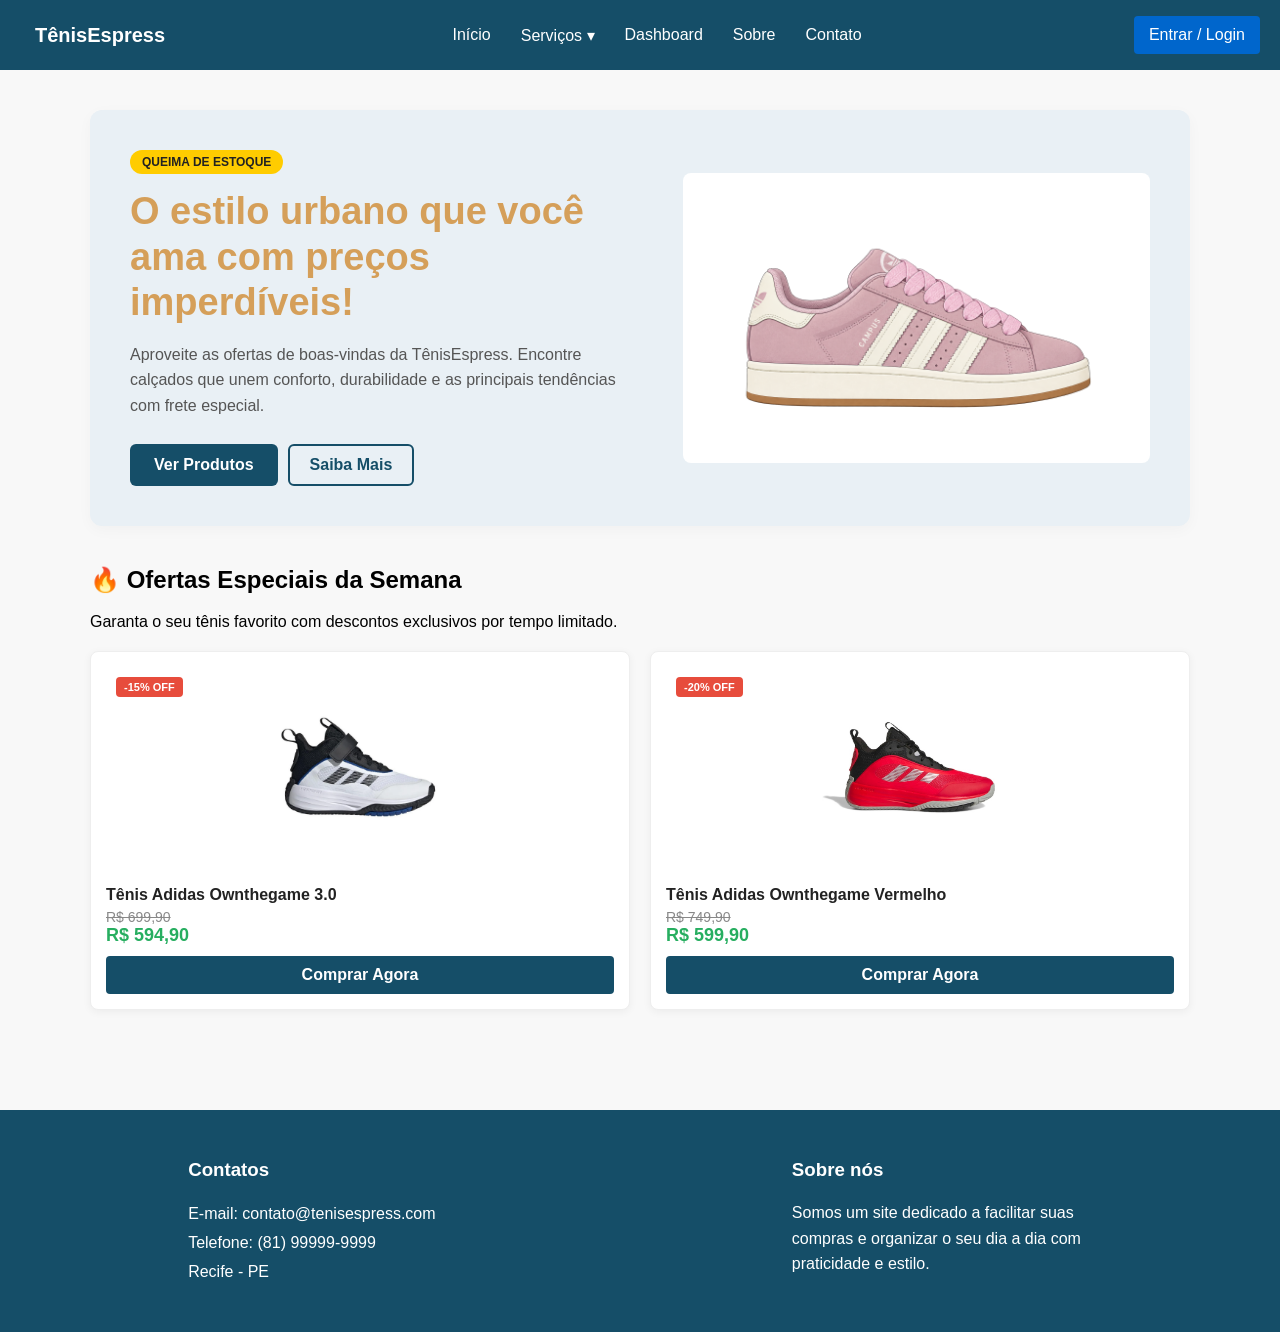
==== index.html @ d2dfe811 "Project base" ====
<!DOCTYPE html>
<html lang="pt-br">

<head>
    <meta charset="UTF-8">
    <meta name="viewport" content="width=device-width, initial-scale=1.0">
    <title>Início - TênisEspress</title>
    <link rel="stylesheet" href="css/style.css">
    <link rel="stylesheet" href="css/style_index.css">
</head>

<body>
    <nav class="menu-container">
        <div class="menu-esquerdo">
            <a href="img/Logomarca.jpg" class="logo">TênisEspress</a>
        </div>

        <ul class="menu-centro">
            <li><a href="index.html">Início</a></li>
            <li class="tem-submenu">
                <a href="produtos.html">Serviços ▾</a>
                <ul class="submenu">
                    <li><a href="produtos.html">Produtos</a></li>
                    <li><a href="carrinho.html">Carrinho</a></li>
                </ul>
            </li>
            <li><a href="dashboard.html">Dashboard</a></li>
            <li><a href="sobre.html">Sobre</a></li>
            <li><a href="contato.html">Contato</a></li>
        </ul>

        <div class="menu-direito">
            <a href="login.html" class="link-login">Entrar / Login</a>
        </div>
    </nav>

    <div class="dashboard-container">

        <div class="banner-destaque">
            <div class="sobre-texto banner-info">
                <span class="badge-estoque">Queima de Estoque</span>
                <h1>O estilo urbano que você ama com preços imperdíveis!</h1>
                <p>Aproveite as ofertas de boas-vindas da TênisEspress. Encontre calçados que unem conforto,
                    durabilidade e as principais tendências com frete especial.</p>
                <div class="banner-botoes">
                    <a href="produtos.html" class="btn-primario">Ver Produtos</a>
                    <a href="sobre.html" class="btn-secundario">Saiba Mais</a>
                </div>
            </div>

            <div class="sobre-ilustracao banner-imagem">
                <img src="img/tenis_03_campus.png" alt="Tênis em Destaque">
            </div>
        </div>

        <div class="galeria-secao">
            <div class="titulo-secao titulo-ofertas">
                <h2>🔥 Ofertas Especiais da Semana</h2>
                <p>Garanta o seu tênis favorito com descontos exclusivos por tempo limitado.</p>
            </div>

            <div class="galeria-grid">

                <figure class="card-produto-oferta">
                    <div class="card-imagem-container">
                        <span class="badge-desconto">-15% OFF</span>
                        <img src="img/tenis_01.webp" alt="Tênis Adidas Branco e Preto">
                    </div>
                    <figcaption class="card-legenda">
                        <strong>Tênis Adidas Ownthegame 3.0</strong>
                        <span class="preco-antigo">R$ 699,90</span>
                        <span class="preco-novo">R$ 594,90</span>
                        <a href="carrinho.html" class="btn-comprar-card">Comprar Agora</a>
                    </figcaption>
                </figure>

                <figure class="card-produto-oferta">
                    <div class="card-imagem-container">
                        <span class="badge-desconto">-20% OFF</span>
                        <img src="img/Tenis_02.jpg" alt="Tênis Adidas Vermelho e Preto">
                    </div>
                    <figcaption class="card-legenda">
                        <strong>Tênis Adidas Ownthegame Vermelho</strong>
                        <span class="preco-antigo">R$ 749,90</span>
                        <span class="preco-novo">R$ 599,90</span>
                        <a href="carrinho.html" class="btn-comprar-card">Comprar Agora</a>
                    </figcaption>
                </figure>

            </div>
        </div>

    </div>

    <footer>
        <div class="footer-container-dashboard">
            <div>
                <h3>Contatos</h3>
                <ul class="footer-lista-dashboard">
                    <li>E-mail: contato@tenisespress.com</li>
                    <li>Telefone: (81) 99999-9999</li>
                    <li>Recife - PE</li>
                </ul>
            </div>

            <div>
                <h3>Sobre nós</h3>
                <p class="footer-descricao-dashboard">Somos um site dedicado a facilitar suas compras e organizar o seu
                    dia a dia com praticidade e estilo.</p>
            </div>
        </div>
    </footer>
</body>

</html>
---- css/style.css ----
body {
    font-family: Arial, sans-serif;
    background-color: #f8f8f8;
    margin: 0;
    padding: 0;
    min-height: 100vh;
    display: flex;
    flex-direction: column;
    justify-content: space-between;
}

h1 {
    color: rgb(19, 48, 20);
}

.menu-container {
    display: flex;
    justify-content: space-between;
    align-items: center;
    background-color: #154e68;
    padding: 0 20px;
    height: 70px;
}

.menu-container a {
    color: #ffffff;
    text-decoration: none;
    padding: 10px 15px;
    display: block;
    transition: background 0.3s;
}

.menu-container a:hover {
    background-color: #2ba2d8;
}

.menu-centro {
    display: flex;
    list-style: none;
    margin: 0;
    padding: 0;
}

.tem-submenu {
    position: relative;
}

.submenu {
    display: none;
    position: absolute;
    top: 100%;
    left: 0;
    background-color: #2ba2d8;
    list-style: none;
    padding: 0;
    min-width: 160px;
    box-shadow: 0px 8px 16px rgba(0, 0, 0, 0.2);
}

.tem-submenu:hover .submenu {
    display: block;
}

.logo {
    font-weight: bold;
    font-size: 20px;
}

.link-login {
    background-color: #0066cc;
    border-radius: 4px;
}

.link-login:hover {
    background-color: #004d99;
}

.footer-site,
.footer-container {
    background-color: #154e68;
    color: white;
    padding: 30px 20px;
    margin-top: 60px;
    display: flex;
    justify-content: space-around;
    flex-wrap: wrap;
    gap: 20px;
}

.footer-conteudo {
    display: flex;
    justify-content: space-around;
    flex-wrap: wrap;
    gap: 20px;
    max-width: 1200px;
    margin: 0 auto;
}

.footer-coluna h3 {
    margin-bottom: 15px;
    color: white;
}

.footer-coluna ul,
.footer-lista {
    list-style: none;
    padding: 0;
    line-height: 1.8;
    margin: 0;
}

.footer-coluna p {
    max-width: 300px;
    line-height: 1.6;
    margin: 0;
}

.footer-bottom {
    background-color: #0f394d;
    color: #bbb;
    text-align: center;
    padding: 12px;
    font-size: 13px;
    width: 100%;
}
---- css/style_index.css ----
.dashboard-container {
    max-width: 1100px;
    margin: 40px auto;
    padding: 0 20px;
}

.banner-destaque {
    display: flex;
    gap: 40px;
    align-items: center;
    background-color: #e9f0f5;
    padding: 40px;
    border-radius: 12px;
    margin-bottom: 40px;
    box-shadow: 0px 4px 15px rgba(0, 0, 0, 0.03);
    flex-wrap: wrap;
}

.banner-info {
    flex: 1.2;
    min-width: 280px;
}

.badge-estoque {
    background-color: #ffcc00;
    color: #222;
    padding: 5px 12px;
    border-radius: 20px;
    font-size: 12px;
    font-weight: bold;
    text-transform: uppercase;
    display: inline-block;
    margin-bottom: 10px;
}

.banner-info h1 {
    font-size: 38px;
    color: #d59f59;
    margin-top: 5px;
    margin-bottom: 15px;
    line-height: 1.2;
}

.banner-info p {
    font-size: 16px;
    color: #555;
    line-height: 1.6;
    margin-bottom: 25px;
}

.banner-botoes {
    display: flex;
    gap: 10px;
    flex-wrap: wrap;
}

.btn-primario {
    background-color: #154e68;
    color: white;
    padding: 12px 24px;
    border-radius: 6px;
    text-decoration: none;
    font-weight: bold;
    display: inline-block;
    transition: background-color 0.2s;
}

.btn-primario:hover {
    background-color: #0f394d;
}

.btn-secundario {
    background-color: transparent;
    color: #154e68;
    border: 2px solid #154e68;
    padding: 10px 20px;
    border-radius: 6px;
    text-decoration: none;
    font-weight: bold;
    display: inline-block;
    transition: background-color 0.2s, color 0.2s;
}

.btn-secundario:hover {
    background-color: #154e68;
    color: white;
}

.banner-imagem {
    flex: 1;
    min-width: 280px;
    background-color: #fff;
    padding: 20px;
    border-radius: 8px;
    text-align: center;
    display: flex;
    align-items: center;
    justify-content: center;
}

.banner-imagem img {
    max-width: 100%;
    max-height: 250px;
    object-fit: contain;
}

.titulo-ofertas {
    margin-bottom: 20px;
}

.galeria-grid {
    display: grid;
    grid-template-columns: repeat(auto-fit, minmax(280px, 1fr));
    gap: 20px;
}

.card-produto-oferta {
    background: #fff;
    padding: 15px;
    border-radius: 8px;
    box-shadow: 0 2px 8px rgba(0, 0, 0, 0.05);
    margin: 0;
    text-align: center;
    border: 1px solid #eee;
}

.card-imagem-container {
    position: relative;
}

.badge-desconto {
    position: absolute;
    top: 10px;
    left: 10px;
    background: #e74c3c;
    color: #fff;
    padding: 4px 8px;
    font-size: 11px;
    border-radius: 4px;
    font-weight: bold;
}

.card-imagem-container img {
    width: 100%;
    height: 200px;
    object-fit: contain;
}

.card-legenda {
    margin-top: 15px;
    text-align: left;
}

.card-legenda strong {
    display: block;
    font-size: 16px;
    color: #222;
    margin-bottom: 5px;
}

.preco-antigo {
    text-decoration: line-through;
    color: #888;
    font-size: 14px;
    display: block;
}

.preco-novo {
    color: #27ae60;
    font-size: 18px;
    font-weight: bold;
    display: block;
    margin-bottom: 10px;
}

.btn-comprar-card {
    display: block;
    text-align: center;
    background: #154e68;
    color: #fff;
    padding: 10px;
    border-radius: 4px;
    text-decoration: none;
    font-weight: bold;
    transition: background-color 0.2s;
}

.btn-comprar-card:hover {
    background: #0f394d;
}

/* Rodapé Específico da Dashboard */
.footer-container-dashboard {
    background-color: #154e68;
    color: white;
    padding: 30px 20px;
    margin-top: 60px;
    display: flex;
    justify-content: space-around;
    flex-wrap: wrap;
    gap: 20px;
}

.footer-lista-dashboard {
    list-style: none;
    padding: 0;
    line-height: 1.8;
}

.footer-descricao-dashboard {
    max-width: 300px;
    line-height: 1.6;
    margin: 0;
}
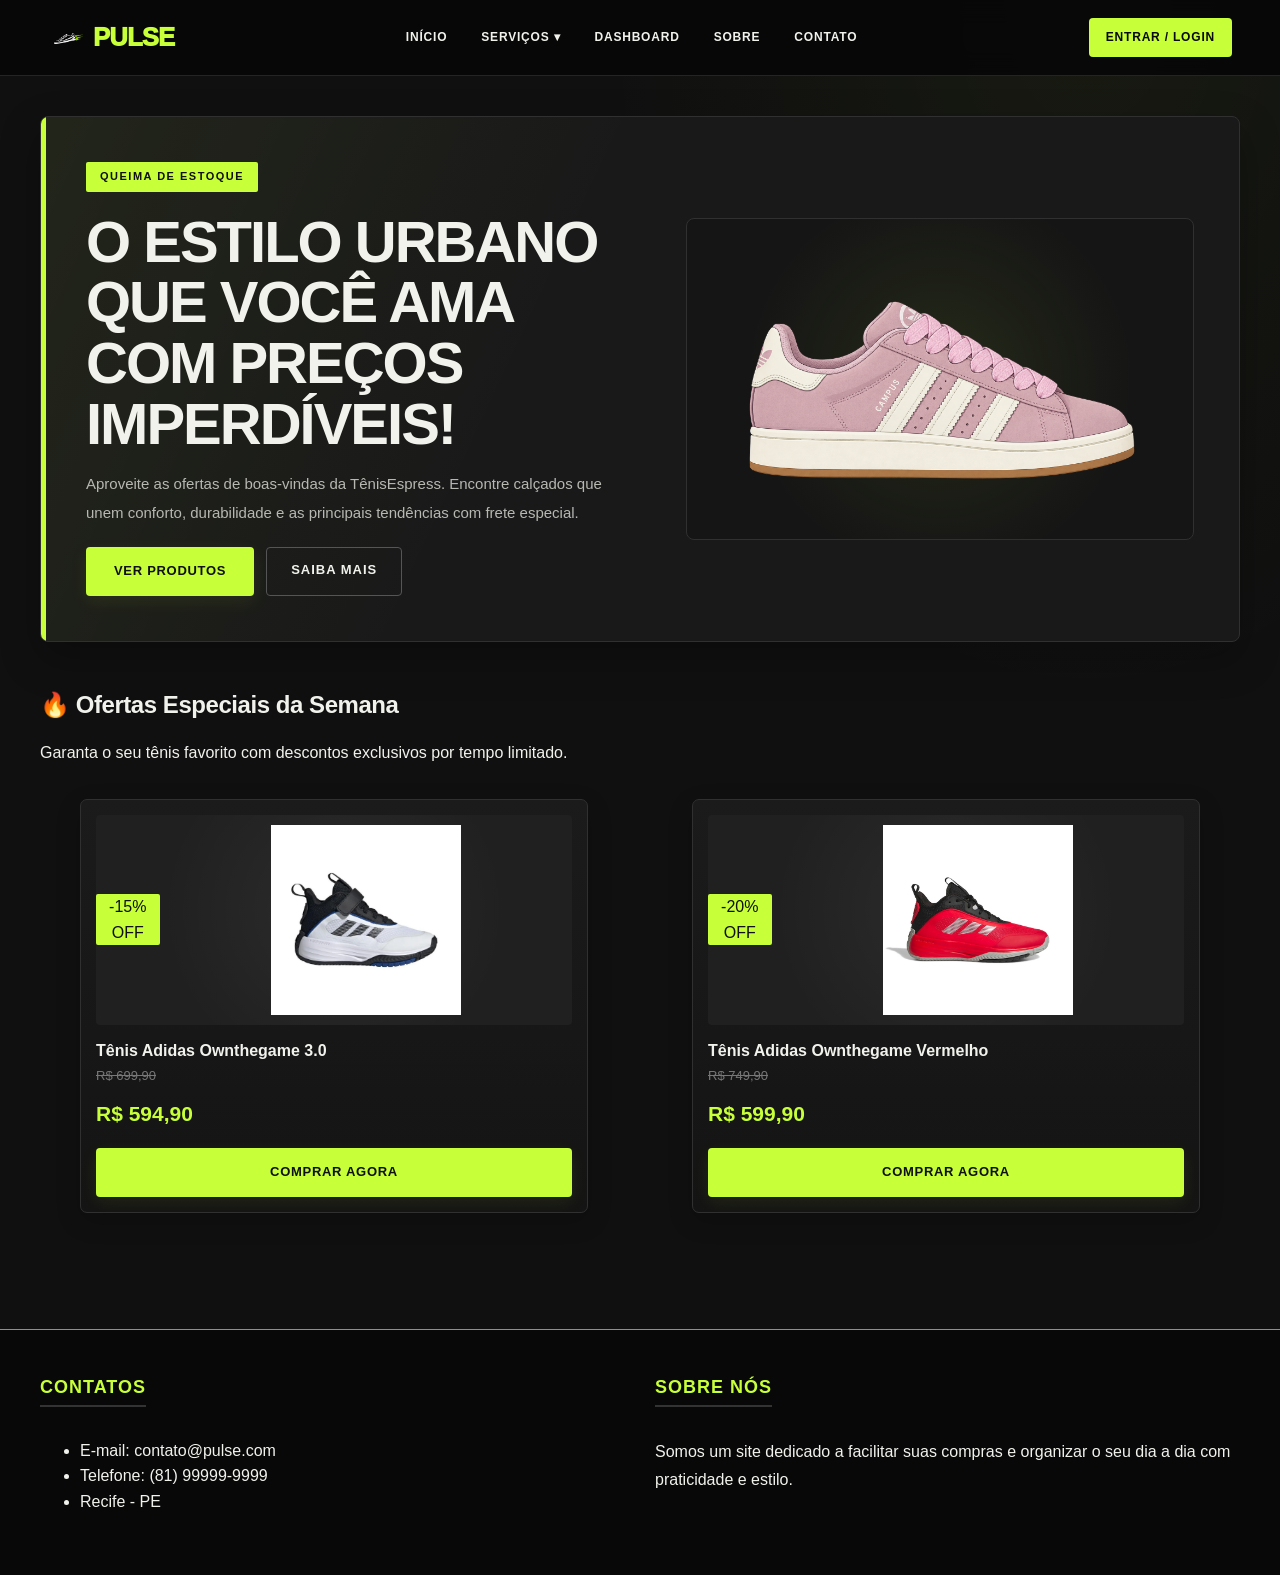
==== commit 9224cbb3: "Correção no arquivo CSS, acrescimo de sistema login e prototipo de js" ====
--- a/index.html
+++ b/index.html
@@ -4,15 +4,18 @@
 <head>
     <meta charset="UTF-8">
     <meta name="viewport" content="width=device-width, initial-scale=1.0">
-    <title>Início - TênisEspress</title>
+    <title>Início - Pulse</title>
     <link rel="stylesheet" href="css/style.css">
-    <link rel="stylesheet" href="css/style_index.css">
+    <script src="js/script.js" defer></script>
+    <script src="js/produtos.js" defer></script>
+    <script src="js/carrinho.js" defer></script>
 </head>
 
 <body>
     <nav class="menu-container">
-        <div class="menu-esquerdo">
-            <a href="img/Logomarca.jpg" class="logo">TênisEspress</a>
+        <div class="logo">
+            <img src="img/logopulse.png" PULSE">
+            <span>PULSE</span>
         </div>
 
         <ul class="menu-centro">
@@ -92,21 +95,21 @@
 
     </div>
 
-    <footer>
-        <div class="footer-container-dashboard">
-            <div>
+    <footer class="footer-site">
+        <div class="footer-conteudo">
+            <div class="footer-coluna">
                 <h3>Contatos</h3>
-                <ul class="footer-lista-dashboard">
-                    <li>E-mail: contato@tenisespress.com</li>
+                <ul>
+                    <li>E-mail: contato@pulse.com</li>
                     <li>Telefone: (81) 99999-9999</li>
                     <li>Recife - PE</li>
                 </ul>
             </div>
 
-            <div>
+            <div class="footer-coluna">
                 <h3>Sobre nós</h3>
-                <p class="footer-descricao-dashboard">Somos um site dedicado a facilitar suas compras e organizar o seu
-                    dia a dia com praticidade e estilo.</p>
+                <p>Somos um site dedicado a facilitar suas compras e organizar o seu dia a dia com praticidade e estilo.
+                </p>
             </div>
         </div>
     </footer>
--- a/css/style.css
+++ b/css/style.css
@@ -1,23 +1,55 @@
+:root {
+    /* Cores Globais / Identidade Visual */
+    --cor-fundo: #101010;
+    --cor-superficie: #191919;
+    --cor-superficie-hover: #242424;
+    --cor-primaria: #101010;
+    --cor-primaria-hover: #080808;
+    --cor-destaque: #C7FF39;
+    --cor-neon: #C7FF39;
+    --cor-neon-hover: #B2E52D;
+    --cor-branco: #F2F2ED;
+    --cor-cinza: #A0A0A0;
+    --cor-cinza-claro: #A0A0A0;
+    --cor-borda: #303030;
+    --cor-texto: #F2F2ED;
+    --cor-sucesso: #C7FF39;
+    --cor-alerta: #856404;
+    --cor-erro: #d32f2f;
+    --fonte-principal: 'Inter', 'Arial', sans-serif;
+}
+
+/* --- RESET & BASE --- */
+* {
+    box-sizing: border-box;
+}
+
 body {
-    font-family: Arial, sans-serif;
-    background-color: #f8f8f8;
+    font-family: var(--fonte-principal);
+    background-color: var(--cor-fundo);
+    color: var(--cor-texto);
     margin: 0;
     padding: 0;
     min-height: 100vh;
     display: flex;
     flex-direction: column;
     justify-content: space-between;
-}
-
-h1 {
-    color: rgb(19, 48, 20);
-}
-
+    line-height: 1.6;
+}
+
+h1,
+h2,
+h3,
+h4 {
+    margin-top: 0;
+}
+
+/* --- NAVEGAÇÃO / MENU --- */
 .menu-container {
     display: flex;
     justify-content: space-between;
     align-items: center;
-    background-color: #154e68;
+    background-color: var(--cor-primaria);
     padding: 0 20px;
     height: 70px;
 }
@@ -27,11 +59,11 @@
     text-decoration: none;
     padding: 10px 15px;
     display: block;
-    transition: background 0.3s;
+    transition: background-color 0.3s;
 }
 
 .menu-container a:hover {
-    background-color: #2ba2d8;
+    background-color: var(--cor-destaque);
 }
 
 .menu-centro {
@@ -50,11 +82,12 @@
     position: absolute;
     top: 100%;
     left: 0;
-    background-color: #2ba2d8;
+    background-color: var(--cor-destaque);
     list-style: none;
     padding: 0;
     min-width: 160px;
     box-shadow: 0px 8px 16px rgba(0, 0, 0, 0.2);
+    z-index: 100;
 }
 
 .tem-submenu:hover .submenu {
@@ -62,8 +95,23 @@
 }
 
 .logo {
-    font-weight: bold;
-    font-size: 20px;
+    display: flex;
+    align-items: center;
+    gap: 8px;
+    text-decoration: none;
+}
+
+.logo img {
+    width: 38px;
+    height: 38px;
+    object-fit: contain;
+}
+
+.logo span {
+    font-size: 28px;
+    font-weight: 900;
+    color: #C7FF39;
+    letter-spacing: 1px;
 }
 
 .link-login {
@@ -75,51 +123,1267 @@
     background-color: #004d99;
 }
 
+/* --- LAYOUTS ESPECÍFICOS DE PÁGINAS --- */
+/* 1. Dashboard / Home Streetwear */
+.dashboard-container {
+    max-width: 1200px;
+    margin: 40px auto;
+    padding: 0 20px;
+    color: var(--cor-branco);
+    width: 100%;
+}
+
+.banner-destaque {
+    display: flex;
+    gap: 40px;
+    align-items: center;
+    background-color: #191919;
+    padding: 45px;
+    border-radius: 4px;
+    margin-bottom: 50px;
+    border: 1px solid #303030;
+    box-shadow: 0 10px 35px rgba(0, 0, 0, 0.3);
+    flex-wrap: wrap;
+    position: relative;
+    overflow: hidden;
+}
+
+.banner-destaque::before {
+    content: "";
+    position: absolute;
+    width: 5px;
+    height: 100%;
+    background: var(--cor-neon);
+    top: 0;
+    left: 0;
+}
+
+.banner-info {
+    flex: 1.2;
+    min-width: 280px;
+}
+
+.badge-estoque {
+    background-color: var(--cor-neon);
+    color: #101010;
+    padding: 6px 14px;
+    border-radius: 2px;
+    font-size: 11px;
+    font-weight: 900;
+    text-transform: uppercase;
+    letter-spacing: 1.5px;
+    display: inline-block;
+    margin-bottom: 15px;
+}
+
+.banner-info h1 {
+    font-size: clamp(30px, 4vw, 48px);
+    color: var(--cor-branco);
+    font-weight: 900;
+    text-transform: uppercase;
+    letter-spacing: -1.5px;
+    margin: 5px 0 15px 0;
+    line-height: 1.05;
+}
+
+.banner-info p {
+    font-size: 16px;
+    color: var(--cor-cinza);
+    margin-bottom: 25px;
+}
+
+.banner-botoes {
+    display: flex;
+    gap: 12px;
+    flex-wrap: wrap;
+}
+
+.banner-imagem {
+    flex: 1;
+    min-width: 280px;
+    background-color: #222;
+    padding: 20px;
+    border-radius: 3px;
+    text-align: center;
+    display: flex;
+    align-items: center;
+    justify-content: center;
+    border: 1px solid #303030;
+}
+
+.banner-imagem img {
+    max-width: 100%;
+    max-height: 280px;
+    object-fit: contain;
+    transition: transform 0.4s ease;
+}
+
+.banner-imagem:hover img {
+    transform: scale(1.06);
+}
+
+/* Botões Globais */
+.btn-primario,
+.btn-comprar-card {
+    background-color: var(--cor-neon);
+    color: #101010;
+    padding: 14px 28px;
+    border-radius: 2px;
+    text-decoration: none;
+    font-weight: 900;
+    font-size: 13px;
+    text-transform: uppercase;
+    letter-spacing: 1px;
+    display: inline-block;
+    transition: all 0.25s ease;
+    border: none;
+    cursor: pointer;
+    text-align: center;
+}
+
+.btn-primario:hover,
+.btn-comprar-card:hover {
+    background-color: var(--cor-neon-hover);
+    transform: translateY(-3px);
+    box-shadow: 0 5px 20px rgba(199, 255, 57, 0.2);
+}
+
+.btn-secundario {
+    background-color: transparent;
+    color: var(--cor-branco);
+    border: 1px solid #555;
+    padding: 12px 24px;
+    border-radius: 2px;
+    text-decoration: none;
+    font-weight: bold;
+    font-size: 13px;
+    text-transform: uppercase;
+    letter-spacing: 1px;
+    display: inline-block;
+    transition: all 0.25s ease;
+}
+
+.btn-secundario:hover {
+    background-color: var(--cor-neon);
+    border-color: var(--cor-neon);
+    color: #101010;
+}
+
+/* Galeria & Cards de Produtos */
+.galeria-grid,
+.produtos-grid {
+    display: grid;
+    grid-template-columns: repeat(auto-fit, minmax(240px, 1fr));
+    gap: 22px;
+}
+
+.card-produto-oferta,
+.produto-card {
+    background: var(--cor-superficie);
+    padding: 15px;
+    border-radius: 6px;
+    box-shadow: 0 5px 20px rgba(0, 0, 0, 0.08);
+    text-align: center;
+    border: 1px solid var(--cor-borda);
+    transition: all 0.3s ease;
+    display: flex;
+    flex-direction: column;
+}
+
+.card-produto-oferta:hover,
+.produto-card:hover {
+    transform: translateY(-6px);
+    border-color: var(--cor-primaria);
+    box-shadow: 0 10px 25px rgba(0, 0, 0, 0.12);
+}
+
+.card-imagem-container,
+.produto-imagem {
+    position: relative;
+    background-color: #222;
+    border-radius: 4px;
+    overflow: hidden;
+    height: 200px;
+    display: flex;
+    align-items: center;
+    justify-content: center;
+}
+
+.card-imagem-container img,
+.produto-imagem img {
+    width: 100%;
+    height: 100%;
+    object-fit: contain;
+    padding: 10px;
+    transition: transform 0.4s ease;
+}
+
+.card-legenda,
+.produto-conteudo {
+    margin-top: 15px;
+    text-align: left;
+    display: flex;
+    flex-direction: column;
+    flex-grow: 1;
+}
+
+.preco-antigo {
+    text-decoration: line-through;
+    color: #777;
+    font-size: 13px;
+}
+
+.preco-novo,
+.produto-preco {
+    color: var(--cor-primaria);
+    font-size: 20px;
+    font-weight: 900;
+    margin: 5px 0 12px 0;
+}
+
+/* 2. Seção Sobre, Contato e Gerais */
+.sobre-container-geral,
+.carrinho-container-geral,
+.produtos-container-geral,
+.contato-container {
+    max-width: 1100px;
+    margin: 40px auto;
+    padding: 0 20px;
+    width: 100%;
+}
+
+.sobre-grid,
+.carrinho-layout-destaque {
+    display: flex;
+    gap: 35px;
+    align-items: center;
+    flex-wrap: wrap;
+}
+
+.cartao-proposito,
+.produtos-selecionados,
+.resumo-pedido,
+.tabela-container,
+.login-formulario {
+    background-color: var(--cor-superficie);
+    padding: 25px;
+    border-radius: 12px;
+    box-shadow: 0px 4px 12px rgba(0, 0, 0, 0.08);
+    border: 1px solid var(--cor-borda);
+}
+
+/* 3. Formulários e Inputs */
+.form-grupo {
+    margin-bottom: 20px;
+}
+
+.form-grupo label {
+    display: block;
+    font-weight: bold;
+    color: var(--cor-texto);
+    font-size: 14px;
+    margin-bottom: 8px;
+}
+
+.form-grupo input,
+.form-grupo select,
+.form-grupo textarea {
+    width: 100%;
+    padding: 12px;
+    border: 1px solid #ccc;
+    border-radius: 6px;
+    font-family: inherit;
+    font-size: 14px;
+    box-sizing: border-box;
+    transition: border-color 0.2s;
+}
+
+.form-grupo input:focus,
+.form-grupo select:focus,
+.form-grupo textarea:focus {
+    border-color: var(--cor-primaria);
+    outline: none;
+}
+
+.login-container-central {
+    display: flex;
+    justify-content: center;
+    align-items: center;
+    min-height: calc(100vh - 200px);
+    padding: 20px;
+}
+
+/* 4. Tabelas e KPIs */
+.indicadores-grid {
+    display: grid;
+    grid-template-columns: repeat(auto-fit, minmax(220px, 1fr));
+    gap: 20px;
+    margin-bottom: 40px;
+}
+
+.kpi-card {
+    background-color: var(--cor-superficie);
+    border-radius: 12px;
+    padding: 20px;
+    box-shadow: 0px 4px 12px rgba(0, 0, 0, 0.05);
+    border: 1px solid var(--cor-borda);
+}
+
+.tabela-responsiva {
+    overflow-x: auto;
+}
+
+table {
+    width: 100%;
+    border-collapse: collapse;
+    text-align: left;
+}
+
+th,
+td {
+    padding: 14px 16px;
+    border-bottom: 1px solid #eee;
+    font-size: 14px;
+}
+
+th {
+    background-color: #f7f9fa;
+    color: #555;
+    font-weight: bold;
+}
+
+/* Status Badges */
+.status-badge {
+    padding: 6px 12px;
+    border-radius: 20px;
+    font-size: 12px;
+    font-weight: bold;
+    display: inline-block;
+}
+
+.status-concluido {
+    background-color: #e2fcd7;
+    color: var(--cor-sucesso);
+}
+
+.status-processamento {
+    background-color: #fff3cd;
+    color: var(--cor-alerta);
+}
+
+.status-enviado {
+    background-color: #d1ecf1;
+    color: #0c5460;
+}
+
+/* --- RODAPÉ (FOOTER) --- */
 .footer-site,
+.footer-container-dashboard,
 .footer-container {
-    background-color: #154e68;
-    color: white;
-    padding: 30px 20px;
+    background-color: var(--cor-primaria);
+    color: #ffffff;
+    padding: 45px 25px;
     margin-top: 60px;
     display: flex;
     justify-content: space-around;
     flex-wrap: wrap;
-    gap: 20px;
+    gap: 30px;
+    border-top: 2px solid var(--cor-destaque);
 }
 
 .footer-conteudo {
     display: flex;
     justify-content: space-around;
     flex-wrap: wrap;
-    gap: 20px;
+    gap: 30px;
     max-width: 1200px;
     margin: 0 auto;
+    width: 100%;
+}
+
+.footer-coluna {
+    flex: 1;
+    min-width: 250px;
 }
 
 .footer-coluna h3 {
     margin-bottom: 15px;
-    color: white;
-}
-
-.footer-coluna ul,
-.footer-lista {
+    color: #ffffff;
+    font-size: 18px;
+    text-transform: uppercase;
+    letter-spacing: 0.5px;
+    border-bottom: 2px solid rgba(255, 255, 255, 0.1);
+    padding-bottom: 8px;
+    display: inline-block;
+}
+
+.footer-lista,
+.footer-lista-dashboard {
     list-style: none;
     padding: 0;
+    margin: 0;
     line-height: 1.8;
-    margin: 0;
-}
-
-.footer-coluna p {
-    max-width: 300px;
-    line-height: 1.6;
-    margin: 0;
+}
+
+.footer-lista li,
+.footer-lista-dashboard li {
+    color: #cfd8dc;
+    transition: color 0.2s ease;
+}
+
+.footer-lista li:hover,
+.footer-lista-dashboard li:hover {
+    color: var(--cor-destaque);
 }
 
 .footer-bottom {
-    background-color: #0f394d;
+    background-color: var(--cor-primaria-hover);
     color: #bbb;
     text-align: center;
     padding: 12px;
     font-size: 13px;
     width: 100%;
+}
+
+/* --- RESPONSIVIDADE GLOBAL --- */
+@media (max-width: 768px) {
+
+    .dashboard-container,
+    .sobre-container-geral,
+    .carrinho-container-geral {
+        margin: 20px auto;
+        padding: 0 15px;
+    }
+
+    .banner-destaque {
+        padding: 25px;
+        gap: 25px;
+    }
+
+    .banner-info h1 {
+        font-size: 32px;
+    }
+
+    .galeria-grid,
+    .produtos-grid,
+    .indicadores-grid {
+        grid-template-columns: repeat(2, minmax(0, 1fr));
+        gap: 12px;
+    }
+
+    .footer-site,
+    .footer-container-dashboard {
+        flex-direction: column;
+        padding: 30px 20px;
+    }
+}
+
+@media (max-width: 480px) {
+
+    .galeria-grid,
+    .produtos-grid,
+    .indicadores-grid {
+        grid-template-columns: 1fr;
+    }
+}
+
+html {
+    color-scheme: dark;
+    scroll-behavior: smooth;
+}
+
+body {
+    background: var(--cor-fundo);
+    color: var(--cor-texto);
+}
+
+a {
+    color: var(--cor-neon);
+}
+
+::selection {
+    background: var(--cor-neon);
+    color: #101010;
+}
+
+/* Navegação */
+.menu-container {
+    background: #090909;
+    border-bottom: 1px solid #292929;
+    min-height: 70px;
+    position: relative;
+    z-index: 1000;
+}
+
+.menu-container a {
+    color: var(--cor-branco);
+    font-weight: 700;
+    text-transform: uppercase;
+    font-size: 12px;
+    letter-spacing: .8px;
+}
+
+.menu-container a:hover {
+    color: var(--cor-neon);
+    background: #1b1b1b;
+}
+
+.logo {
+    color: var(--cor-neon);
+    font-weight: 900;
+    letter-spacing: -0.5px;
+    text-transform: uppercase;
+}
+
+.submenu {
+    background: #151515;
+    border: 1px solid var(--cor-borda);
+}
+
+.submenu a:hover {
+    background: #252525;
+}
+
+.link-login,
+.link-login:hover {
+    background: var(--cor-neon);
+    color: #101010 !important;
+    border-radius: 2px;
+}
+
+/* Títulos e textos */
+h1,
+h2,
+h3,
+h4 {
+    color: var(--cor-branco);
+}
+
+p,
+label,
+small {
+    color: inherit;
+}
+
+/* Dashboard e banners */
+.dashboard-container,
+.sobre-container-geral,
+.carrinho-container-geral,
+.produtos-container-geral,
+.contato-container {
+    color: var(--cor-branco);
+}
+
+.banner-destaque,
+.cartao-proposito,
+.produtos-selecionados,
+.resumo-pedido,
+.tabela-container,
+.login-formulario,
+.kpi-card {
+    background: var(--cor-superficie);
+    color: var(--cor-branco);
+    border: 1px solid var(--cor-borda);
+    border-radius: 4px;
+    box-shadow: 0 8px 24px rgba(0, 0, 0, .22);
+}
+
+.banner-info p,
+.footer-descricao-dashboard {
+    color: var(--cor-cinza);
+}
+
+/* Produtos */
+.card-produto-oferta,
+.produto-card {
+    background: var(--cor-superficie);
+    border: 1px solid var(--cor-borda);
+    color: var(--cor-branco);
+    border-radius: 3px;
+}
+
+.card-produto-oferta:hover,
+.produto-card:hover {
+    border-color: var(--cor-neon);
+    box-shadow: 0 10px 25px rgba(199, 255, 57, .08);
+}
+
+.card-imagem-container,
+.produto-imagem {
+    background: #222;
+}
+
+.card-legenda strong,
+.produto-conteudo strong {
+    color: var(--cor-branco);
+}
+
+.preco-novo,
+.produto-preco {
+    color: var(--cor-neon);
+}
+
+.badge-estoque,
+.badge-desconto {
+    background: var(--cor-neon);
+    color: #101010;
+    border-radius: 2px;
+}
+
+/* Botões */
+.btn-primario,
+.btn-comprar-card {
+    background: var(--cor-neon);
+    color: #101010;
+    border: 0;
+    border-radius: 2px;
+    font-weight: 900;
+    text-transform: uppercase;
+    letter-spacing: .7px;
+}
+
+.btn-primario:hover,
+.btn-comprar-card:hover {
+    background: var(--cor-neon-hover);
+    color: #101010;
+}
+
+.btn-secundario {
+    color: var(--cor-branco);
+    border-color: #555;
+    border-radius: 2px;
+}
+
+.btn-secundario:hover {
+    color: #101010;
+    background: var(--cor-neon);
+    border-color: var(--cor-neon);
+}
+
+/* Formulários */
+.form-grupo label {
+    color: var(--cor-branco);
+}
+
+.form-grupo input,
+.form-grupo select,
+.form-grupo textarea {
+    background: #111;
+    color: var(--cor-branco);
+    border: 1px solid #3a3a3a;
+    border-radius: 3px;
+}
+
+.form-grupo input::placeholder,
+.form-grupo textarea::placeholder {
+    color: #777;
+}
+
+.form-grupo input:focus,
+.form-grupo select:focus,
+.form-grupo textarea:focus {
+    border-color: var(--cor-neon);
+    outline: 2px solid rgba(199, 255, 57, .12);
+}
+
+.form-grupo select option {
+    background: #191919;
+    color: var(--cor-branco);
+}
+
+/* Tabelas e indicadores */
+.kpi-card {
+    background: var(--cor-superficie);
+    border-color: var(--cor-borda);
+}
+
+table {
+    color: var(--cor-branco);
+    background: var(--cor-superficie);
+}
+
+th {
+    background: #242424;
+    color: var(--cor-neon);
+}
+
+th,
+td {
+    border-bottom: 1px solid var(--cor-borda);
+}
+
+tr:hover td {
+    background: #202020;
+}
+
+/* Estados de pedidos — preserva cores semânticas */
+.status-concluido {
+    background: rgba(199, 255, 57, .13);
+    color: var(--cor-neon);
+}
+
+.status-processamento {
+    background: rgba(255, 193, 7, .13);
+    color: #ffd45c;
+}
+
+.status-enviado {
+    background: rgba(43, 162, 216, .13);
+    color: #65c9f5;
+}
+
+/* Rodapé */
+.footer-site,
+.footer-container-dashboard,
+.footer-container {
+    background: #090909;
+    color: var(--cor-branco);
+    border-top: 2px solid var(--cor-neon);
+}
+
+.footer-coluna h3 {
+    color: var(--cor-neon);
+    border-bottom-color: #333;
+}
+
+.footer-lista li,
+.footer-lista-dashboard li {
+    color: #aaa;
+}
+
+.footer-lista li:hover,
+.footer-lista-dashboard li:hover {
+    color: var(--cor-neon);
+}
+
+.footer-bottom {
+    background: #050505;
+    color: #888;
+}
+
+/* Foco acessível e transições */
+a:focus-visible,
+button:focus-visible,
+input:focus-visible,
+select:focus-visible,
+textarea:focus-visible {
+    outline: 2px solid var(--cor-neon);
+    outline-offset: 3px;
+}
+
+/* Ajustes responsivos */
+@media (max-width: 768px) {
+    .menu-container {
+        height: auto;
+        min-height: 64px;
+        flex-wrap: wrap;
+        gap: 8px;
+        padding: 12px 15px;
+    }
+
+    .menu-centro {
+        flex-wrap: wrap;
+        justify-content: center;
+        width: 100%;
+    }
+
+    .menu-container a {
+        padding: 9px 10px;
+    }
+
+    .submenu {
+        min-width: 190px;
+    }
+
+    .banner-destaque {
+        padding: 25px;
+    }
+}
+
+@media (prefers-reduced-motion: reduce) {
+
+    *,
+    *::before,
+    *::after {
+        scroll-behavior: auto !important;
+        transition-duration: .01ms !important;
+        animation-duration: .01ms !important;
+    }
+}
+
+/* =========================================================
+   PULSE 
+   ========================================================= */
+:root {
+    --pulse-preto: #090909;
+    --pulse-fundo: #101010;
+    --pulse-card: #191919;
+    --pulse-lima: #C7FF39;
+    --pulse-lima-hover: #B2E52D;
+    --pulse-branco: #F2F2ED;
+    --pulse-cinza: #A0A0A0;
+    --pulse-borda: rgba(242, 242, 237, .12);
+    --pulse-sombra: 0 16px 40px rgba(0, 0, 0, .28);
+    --pulse-raio: 8px;
+}
+
+html {
+    scroll-padding-top: 90px;
+}
+
+body {
+    background:
+        radial-gradient(ellipse at 85% 0%, rgba(199, 255, 57, .045), transparent 32%),
+        var(--pulse-fundo);
+    -webkit-font-smoothing: antialiased;
+    text-rendering: optimizeLegibility;
+}
+
+img {
+    max-width: 100%;
+}
+
+a {
+    transition: color .2s ease, background-color .2s ease, border-color .2s ease;
+}
+
+button,
+input,
+select,
+textarea {
+    font: inherit;
+}
+
+button:disabled,
+input:disabled,
+select:disabled {
+    opacity: .55;
+    cursor: not-allowed;
+}
+
+/* Cabeçalho, marca e navegação */
+.menu-container {
+    min-height: 76px;
+    padding: 10px clamp(16px, 4vw, 48px);
+    background: rgba(8, 8, 8, .96);
+    border-bottom: 1px solid var(--pulse-borda);
+    backdrop-filter: blur(12px);
+}
+
+.logo {
+    flex-shrink: 0;
+    gap: 9px;
+}
+
+.logo img {
+    width: 36px;
+    height: 36px;
+    object-fit: contain;
+}
+
+.logo span {
+    color: var(--pulse-lima);
+    font-size: clamp(22px, 2vw, 29px);
+    font-weight: 950;
+    letter-spacing: -.8px;
+    line-height: 1;
+}
+
+.menu-centro {
+    align-items: center;
+    gap: 4px;
+}
+
+.menu-container a {
+    border-radius: 4px;
+}
+
+.menu-container a:hover,
+.menu-container a:focus-visible {
+    color: var(--pulse-lima);
+    background: rgba(255, 255, 255, .055);
+}
+
+.submenu {
+    padding: 8px;
+    border-radius: 6px;
+    background: #151515;
+    box-shadow: var(--pulse-sombra);
+}
+
+.submenu a {
+    padding: 10px 12px;
+    white-space: nowrap;
+}
+
+.link-login,
+.link-login:hover {
+    padding: 10px 17px !important;
+    background: var(--pulse-lima) !important;
+    color: #090909 !important;
+    border-radius: 4px;
+}
+
+/* Conteúdo e hierarquia tipográfica */
+.dashboard-container,
+.sobre-container-geral,
+.carrinho-container-geral,
+.produtos-container-geral,
+.contato-container {
+    max-width: 1240px;
+}
+
+h1,
+h2,
+h3,
+h4 {
+    line-height: 1.12;
+    letter-spacing: -.45px;
+}
+
+p {
+    line-height: 1.75;
+}
+
+::selection {
+    background: var(--pulse-lima);
+    color: #090909;
+}
+
+/* Banner principal */
+.banner-destaque {
+    border-radius: var(--pulse-raio);
+    background:
+        linear-gradient(115deg, rgba(199, 255, 57, .055), transparent 42%),
+        var(--pulse-card);
+    box-shadow: var(--pulse-sombra);
+}
+
+.banner-info h1 {
+    max-width: 680px;
+    font-size: clamp(34px, 5vw, 58px);
+    letter-spacing: -2px;
+}
+
+.banner-info p {
+    max-width: 540px;
+    line-height: 1.8;
+}
+
+.banner-imagem {
+    min-height: 280px;
+    border-radius: var(--pulse-raio);
+    background:
+        radial-gradient(circle at 50% 50%, rgba(199, 255, 57, .09), transparent 65%),
+        #151515;
+}
+
+/* Botões */
+.btn-primario,
+.btn-comprar-card {
+    min-height: 44px;
+    border-radius: 4px;
+    box-shadow: 0 5px 18px rgba(199, 255, 57, .08);
+}
+
+.btn-primario:active,
+.btn-comprar-card:active {
+    transform: translateY(0);
+}
+
+.btn-secundario {
+    min-height: 44px;
+    border-radius: 4px;
+}
+
+/* Produtos */
+.galeria-grid,
+.produtos-grid {
+    gap: clamp(14px, 2vw, 24px);
+}
+
+.card-produto-oferta,
+.produto-card {
+    position: relative;
+    overflow: hidden;
+    border-radius: 7px;
+    background: linear-gradient(180deg, #1b1b1b, #141414);
+    box-shadow: 0 8px 24px rgba(0, 0, 0, .18);
+}
+
+.card-produto-oferta:hover,
+.produto-card:hover {
+    transform: translateY(-5px);
+    border-color: rgba(199, 255, 57, .7);
+    box-shadow: 0 14px 30px rgba(0, 0, 0, .32);
+}
+
+.card-imagem-container,
+.produto-imagem {
+    min-height: 210px;
+    background:
+        radial-gradient(circle at 50% 45%, rgba(255, 255, 255, .055), transparent 65%),
+        #202020;
+}
+
+.card-imagem-container img,
+.produto-imagem img {
+    transition: transform .45s cubic-bezier(.2, .7, .2, 1);
+}
+
+.card-produto-oferta:hover .card-imagem-container img,
+.produto-card:hover .produto-imagem img {
+    transform: scale(1.055);
+}
+
+.card-legenda,
+.produto-conteudo {
+    gap: 5px;
+}
+
+.card-legenda strong,
+.produto-conteudo strong {
+    line-height: 1.35;
+}
+
+.preco-novo,
+.produto-preco {
+    color: var(--pulse-lima);
+    font-size: 21px;
+    font-weight: 900;
+}
+
+/* Sobre a marca — compatível com a página Sobre sugerida */
+.sobre-hero {
+    padding: clamp(42px, 7vw, 78px) 0;
+    border-bottom: 1px solid var(--pulse-borda);
+}
+
+.sobre-tag {
+    display: inline-block;
+    color: var(--pulse-lima);
+    font-size: 11px;
+    font-weight: 900;
+    letter-spacing: 3px;
+    text-transform: uppercase;
+}
+
+.sobre-hero h1 {
+    margin: 22px 0 0;
+    font-size: clamp(36px, 6vw, 72px);
+    font-weight: 950;
+    line-height: 1.02;
+    letter-spacing: -2.5px;
+}
+
+.sobre-hero h1 span,
+.sobre-texto h2 span,
+.sobre-destaque span {
+    color: var(--pulse-lima);
+}
+
+.sobre-subtitulo {
+    margin-top: 22px;
+    color: var(--pulse-cinza);
+    font-size: 16px;
+}
+
+.sobre-conteudo {
+    max-width: 850px;
+    margin: 0 auto;
+    padding: clamp(48px, 7vw, 82px) 0;
+}
+
+.sobre-texto h2 {
+    margin-bottom: 28px;
+    font-size: clamp(26px, 4vw, 36px);
+    font-weight: 950;
+    text-transform: uppercase;
+}
+
+.sobre-texto p {
+    margin: 0 0 20px;
+    color: #b8b8b2;
+    font-size: 15px;
+    line-height: 1.9;
+}
+
+.sobre-destaque {
+    margin: 20px 0 0;
+    padding: clamp(28px, 5vw, 48px);
+    border: 1px solid var(--pulse-borda);
+    border-left: 4px solid var(--pulse-lima);
+    border-radius: 5px;
+    background:
+        linear-gradient(110deg, rgba(199, 255, 57, .07), transparent 55%),
+        #171717;
+}
+
+.sobre-destaque h2 {
+    margin: 0;
+    font-size: clamp(30px, 5vw, 54px);
+    font-weight: 950;
+    letter-spacing: -1.5px;
+}
+
+.sobre-destaque p {
+    margin: 12px 0 0;
+    color: var(--pulse-cinza);
+}
+
+/* Cartões, formulários e tabelas */
+.cartao-proposito,
+.produtos-selecionados,
+.resumo-pedido,
+.tabela-container,
+.login-formulario,
+.kpi-card {
+    border-radius: 7px;
+    box-shadow: var(--pulse-sombra);
+}
+
+.form-grupo input,
+.form-grupo select,
+.form-grupo textarea {
+    min-height: 44px;
+    background: #111;
+    color: var(--pulse-branco);
+    border: 1px solid #383838;
+    border-radius: 4px;
+}
+
+.form-grupo textarea {
+    min-height: 120px;
+    resize: vertical;
+}
+
+.form-grupo input:focus,
+.form-grupo select:focus,
+.form-grupo textarea:focus {
+    border-color: var(--pulse-lima);
+    outline: 2px solid rgba(199, 255, 57, .12);
+}
+
+.form-grupo input::placeholder,
+.form-grupo textarea::placeholder {
+    color: #777;
+}
+
+table {
+    overflow: hidden;
+    border-radius: 6px;
+}
+
+th {
+    background: #242424;
+    color: var(--pulse-lima);
+    font-size: 11px;
+    letter-spacing: .7px;
+    text-transform: uppercase;
+}
+
+td {
+    color: #d0d0ca;
+}
+
+tr:hover td {
+    background: rgba(255, 255, 255, .025);
+}
+
+/* Rodapé */
+.footer-site,
+.footer-container-dashboard,
+.footer-container {
+    background: #080808;
+    border-top: 1px solid rgba(199, 255, 57, .65);
+}
+
+.footer-coluna h3 {
+    color: var(--pulse-lima);
+    letter-spacing: 1px;
+}
+
+.footer-lista a,
+.footer-lista-dashboard a {
+    color: #aaa;
+    text-decoration: none;
+}
+
+.footer-lista a:hover,
+.footer-lista-dashboard a:hover {
+    color: var(--pulse-lima);
+}
+
+.footer-bottom {
+    border-top: 1px solid rgba(255, 255, 255, .07);
+}
+
+/* Acessibilidade */
+:focus-visible {
+    outline: 2px solid var(--pulse-lima);
+    outline-offset: 3px;
+}
+
+@media (max-width: 768px) {
+    .menu-container {
+        gap: 12px;
+    }
+
+    .logo img {
+        width: 31px;
+        height: 31px;
+    }
+
+    .logo span {
+        font-size: 24px;
+    }
+
+    .menu-centro {
+        gap: 2px;
+    }
+
+    .sobre-hero {
+        padding-top: 42px;
+    }
+
+    .sobre-conteudo {
+        padding: 48px 0;
+    }
+
+    .banner-destaque {
+        padding: 24px;
+    }
+}
+
+@media (max-width: 480px) {
+    .menu-centro {
+        justify-content: flex-start;
+        overflow-x: auto;
+        flex-wrap: nowrap;
+        padding-bottom: 4px;
+    }
+
+    .menu-container a {
+        white-space: nowrap;
+    }
+
+    .sobre-texto p {
+        font-size: 14px;
+    }
+
+    .card-imagem-container,
+    .produto-imagem {
+        min-height: 175px;
+    }
+}
+
+@media (prefers-reduced-motion: reduce) {
+
+    *,
+    *::before,
+    *::after {
+        scroll-behavior: auto !important;
+        transition-duration: .01ms !important;
+        animation-duration: .01ms !important;
+    }
 }
